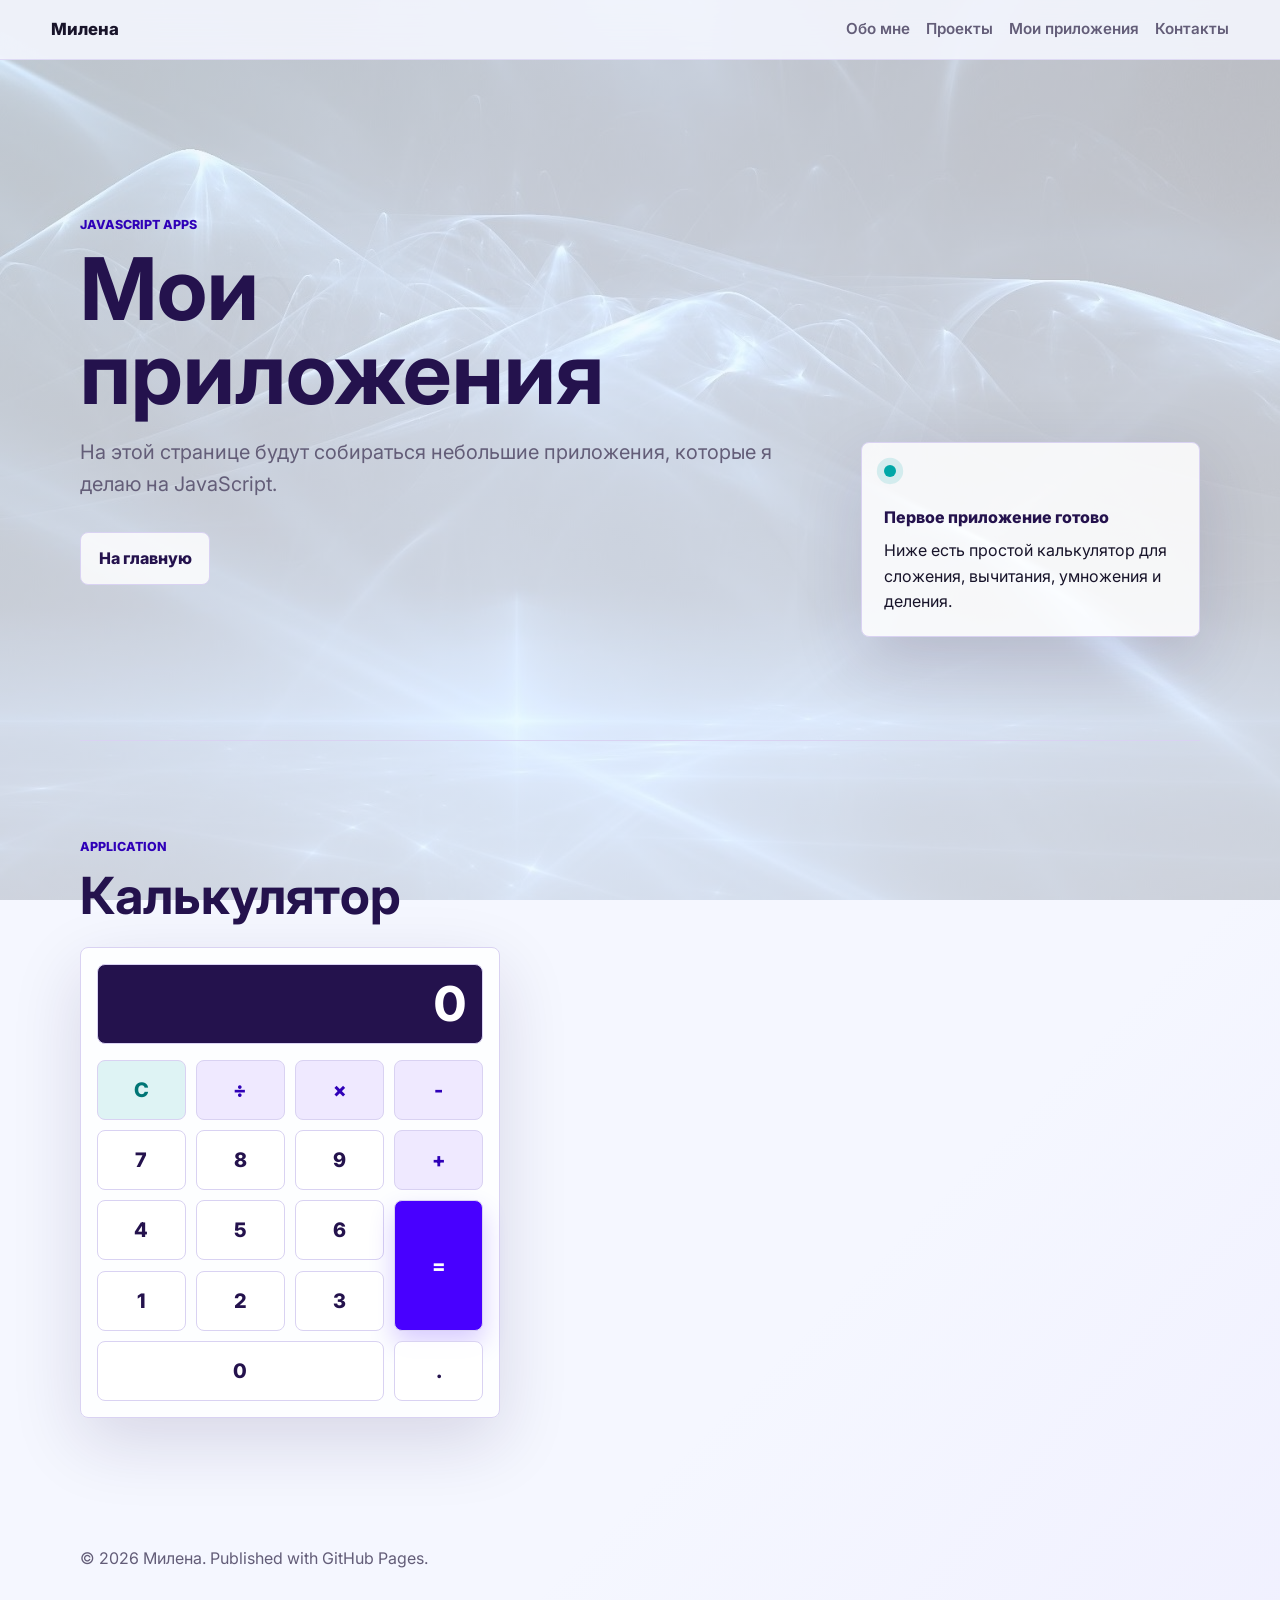
==== apps.html @ d7701b08 "добавили новую страницу для приложений и добавили работающий калькулятор" ====
<!doctype html>
<html lang="ru">
  <head>
    <meta charset="utf-8" />
    <meta name="viewport" content="width=device-width, initial-scale=1" />
    <meta
      name="description"
      content="JavaScript-приложения Милены: калькулятор и будущие проекты."
    />
    <title>Мои приложения | Милена</title>
    <link rel="preconnect" href="https://fonts.googleapis.com" />
    <link rel="preconnect" href="https://fonts.gstatic.com" crossorigin />
    <link
      href="https://fonts.googleapis.com/css2?family=Inter:wght@400;600;700;800&display=swap"
      rel="stylesheet"
    />
    <link rel="stylesheet" href="styles.css" />
  </head>
  <body>
    <header class="site-header">
      <a class="brand" href="index.html" aria-label="Главная страница Милены">Милена</a>
      <nav class="nav" aria-label="Навигация по сайту">
        <a href="index.html#about">Обо мне</a>
        <a href="index.html#projects">Проекты</a>
        <a href="apps.html">Мои приложения</a>
        <a href="index.html#contact">Контакты</a>
      </nav>
    </header>

    <main>
      <section class="hero apps-hero">
        <div class="hero-content">
          <p class="eyebrow">JavaScript apps</p>
          <h1>Мои приложения</h1>
          <p class="hero-text">
            На этой странице будут собираться небольшие приложения, которые я
            делаю на JavaScript.
          </p>
          <div class="actions">
            <a class="button secondary" href="index.html">На главную</a>
          </div>
        </div>
        <div class="hero-panel" aria-label="Информация о приложениях">
          <span class="status-dot"></span>
          <p class="panel-title">Первое приложение готово</p>
          <p>
            Ниже есть простой калькулятор для сложения, вычитания, умножения и
            деления.
          </p>
        </div>
      </section>

      <section class="section" id="calculator">
        <div class="section-heading">
          <p class="eyebrow">Application</p>
          <h2>Калькулятор</h2>
        </div>

        <article class="calculator card" aria-label="Калькулятор">
          <output class="calculator-display" id="calculator-display" aria-live="polite">0</output>
          <div class="calculator-keys">
            <button class="calculator-key clear" type="button" data-action="clear">C</button>
            <button class="calculator-key operator" type="button" data-operator="÷">÷</button>
            <button class="calculator-key operator" type="button" data-operator="×">×</button>
            <button class="calculator-key operator" type="button" data-operator="-">-</button>

            <button class="calculator-key" type="button" data-number="7">7</button>
            <button class="calculator-key" type="button" data-number="8">8</button>
            <button class="calculator-key" type="button" data-number="9">9</button>
            <button class="calculator-key operator" type="button" data-operator="+">+</button>

            <button class="calculator-key" type="button" data-number="4">4</button>
            <button class="calculator-key" type="button" data-number="5">5</button>
            <button class="calculator-key" type="button" data-number="6">6</button>
            <button class="calculator-key equals" type="button" data-action="equals">=</button>

            <button class="calculator-key" type="button" data-number="1">1</button>
            <button class="calculator-key" type="button" data-number="2">2</button>
            <button class="calculator-key" type="button" data-number="3">3</button>

            <button class="calculator-key zero" type="button" data-number="0">0</button>
            <button class="calculator-key" type="button" data-action="decimal">.</button>
          </div>
        </article>
      </section>
    </main>

    <footer class="footer">
      <p>© <span id="year"></span> Милена. Published with GitHub Pages.</p>
    </footer>

    <script src="script.js"></script>
    <script src="calculator.js"></script>
  </body>
</html>
---- styles.css ----
:root {
  color-scheme: light;
  --bg: #f5f7ff;
  --text: #18142a;
  --muted: #635d78;
  --line: #d9d2f2;
  --panel: #ffffff;
  --accent: rgb(72 0 255);
  --accent-dark: #2f00b8;
  --accent-soft: #efe9ff;
  --fresh: #00a7a7;
  --ink: #24124d;
  --shadow: 0 24px 70px rgb(36 18 77 / 0.14);
}

* {
  box-sizing: border-box;
}

html {
  scroll-behavior: smooth;
}

body {
  margin: 0;
  background:
    linear-gradient(rgb(245 247 255 / 0.76), rgb(245 247 255 / 0.86)),
    linear-gradient(135deg, rgb(0 167 167 / 0.12), transparent 32rem),
    linear-gradient(315deg, rgb(72 0 255 / 0.18), transparent 34rem),
    url("assets/images/bg.png") center / cover fixed,
    var(--bg);
  color: var(--text);
  font-family: Inter, system-ui, -apple-system, BlinkMacSystemFont, "Segoe UI",
    sans-serif;
  line-height: 1.6;
}

a {
  color: inherit;
}

.site-header {
  position: sticky;
  top: 0;
  z-index: 10;
  display: flex;
  align-items: center;
  justify-content: space-between;
  gap: 1rem;
  padding: 1rem clamp(1rem, 4vw, 4rem);
  border-bottom: 1px solid rgb(217 210 242 / 0.75);
  background: rgb(245 247 255 / 0.88);
  backdrop-filter: blur(16px);
}

.brand {
  font-size: 1.05rem;
  font-weight: 800;
  text-decoration: none;
}

.nav {
  display: flex;
  flex-wrap: wrap;
  justify-content: flex-end;
  gap: 0.35rem 1rem;
  color: var(--muted);
  font-size: 0.95rem;
  font-weight: 600;
}

.nav a {
  text-decoration: none;
}

.nav a:hover {
  color: var(--accent-dark);
}

main {
  width: min(1120px, calc(100% - 2rem));
  margin: 0 auto;
}

.hero {
  display: grid;
  grid-template-columns: minmax(0, 1.35fr) minmax(280px, 0.65fr);
  gap: clamp(2rem, 6vw, 5rem);
  align-items: center;
  min-height: calc(100vh - 5rem);
  padding: clamp(3rem, 8vw, 7rem) 0;
}

.apps-hero {
  min-height: min(680px, calc(100vh - 5rem));
}

.hero-content {
  max-width: 760px;
}

.eyebrow,
.card-kicker {
  margin: 0 0 0.75rem;
  color: var(--accent-dark);
  font-size: 0.78rem;
  font-weight: 800;
  letter-spacing: 0;
  text-transform: uppercase;
}

h1,
h2,
h3,
p {
  margin-top: 0;
}

h1 {
  max-width: 820px;
  margin-bottom: 1.25rem;
  color: var(--ink);
  font-size: clamp(2.55rem, 8vw, 5.4rem);
  line-height: 0.98;
  letter-spacing: 0;
}

h2 {
  margin-bottom: 0.75rem;
  color: var(--ink);
  font-size: clamp(2rem, 5vw, 3.2rem);
  line-height: 1.05;
  letter-spacing: 0;
}

h3 {
  margin-bottom: 0.5rem;
  color: var(--ink);
  font-size: 1.2rem;
  line-height: 1.2;
}

.hero-text,
.wide-text {
  max-width: 700px;
  color: var(--muted);
  font-size: clamp(1.05rem, 2vw, 1.25rem);
}

.actions {
  display: flex;
  flex-wrap: wrap;
  gap: 0.85rem;
  margin-top: 2rem;
}

.button {
  display: inline-flex;
  align-items: center;
  justify-content: center;
  min-height: 3rem;
  padding: 0.8rem 1.1rem;
  border: 1px solid var(--line);
  border-radius: 8px;
  font-weight: 800;
  text-decoration: none;
  transition:
    transform 160ms ease,
    box-shadow 160ms ease,
    background 160ms ease;
}

.button:hover {
  transform: translateY(-2px);
}

.button.primary {
  border-color: var(--accent);
  background: var(--accent);
  color: white;
  box-shadow: 0 14px 32px rgb(72 0 255 / 0.24);
}

.button.primary:hover {
  background: var(--accent-dark);
}

.button.secondary {
  background: rgb(255 255 255 / 0.82);
  color: var(--ink);
}

.hero-panel,
.card,
.contact {
  border: 1px solid var(--line);
  border-radius: 8px;
  background: rgb(255 255 255 / 0.84);
  box-shadow: var(--shadow);
}

.hero-panel {
  align-self: end;
  padding: 1.35rem;
}

.status-dot {
  display: inline-block;
  width: 0.75rem;
  height: 0.75rem;
  margin-bottom: 1.25rem;
  border-radius: 50%;
  background: var(--fresh);
  box-shadow: 0 0 0 0.45rem rgb(0 167 167 / 0.14);
}

.panel-title {
  margin-bottom: 0.5rem;
  color: var(--ink);
  font-weight: 800;
}

.section {
  padding: clamp(3rem, 8vw, 6rem) 0;
  border-top: 1px solid var(--line);
}

.section-heading {
  max-width: 680px;
  margin-bottom: 1.5rem;
}

.grid {
  display: grid;
  grid-template-columns: repeat(3, minmax(0, 1fr));
  gap: 1rem;
}

.card {
  min-height: 14rem;
  padding: 1.25rem;
}

.apps-preview .actions {
  margin-top: 1.5rem;
}

.calculator {
  width: min(100%, 420px);
  min-height: 0;
  padding: 1rem;
}

.calculator-display {
  display: flex;
  align-items: center;
  justify-content: flex-end;
  width: 100%;
  min-height: 5rem;
  margin-bottom: 1rem;
  overflow: hidden;
  padding: 0.85rem 1rem;
  border: 1px solid var(--line);
  border-radius: 8px;
  background: var(--ink);
  color: white;
  font-size: clamp(2rem, 8vw, 3rem);
  font-weight: 800;
  line-height: 1;
  text-align: right;
}

.calculator-keys {
  display: grid;
  grid-template-columns: repeat(4, minmax(0, 1fr));
  gap: 0.65rem;
}

.calculator-key {
  display: inline-flex;
  align-items: center;
  justify-content: center;
  min-height: 3.75rem;
  border: 1px solid var(--line);
  border-radius: 8px;
  background: rgb(255 255 255 / 0.92);
  color: var(--ink);
  cursor: pointer;
  font: inherit;
  font-size: 1.25rem;
  font-weight: 800;
  transition:
    transform 160ms ease,
    background 160ms ease,
    box-shadow 160ms ease;
}

.calculator-key:hover {
  background: var(--accent-soft);
  transform: translateY(-1px);
}

.calculator-key:focus-visible {
  outline: 3px solid rgb(0 167 167 / 0.35);
  outline-offset: 2px;
}

.calculator-key.operator {
  background: var(--accent-soft);
  color: var(--accent-dark);
}

.calculator-key.clear {
  background: rgb(0 167 167 / 0.12);
  color: #007575;
}

.calculator-key.equals {
  grid-row: span 2;
  background: var(--accent);
  color: white;
  box-shadow: 0 12px 26px rgb(72 0 255 / 0.2);
}

.calculator-key.zero {
  grid-column: span 3;
}

.card p:last-child,
.hero-panel p:last-child,
.contact p:last-child,
.footer p {
  margin-bottom: 0;
}

.skills-list {
  display: flex;
  flex-wrap: wrap;
  gap: 0.75rem;
  padding: 0;
  margin: 0;
  list-style: none;
}

.skills-list li {
  padding: 0.7rem 0.95rem;
  border: 1px solid var(--line);
  border-radius: 8px;
  background: var(--accent-soft);
  color: var(--ink);
  font-weight: 800;
}

.contact {
  display: flex;
  align-items: center;
  justify-content: space-between;
  gap: 1.5rem;
  margin: clamp(2rem, 6vw, 4rem) 0;
  padding: clamp(1.25rem, 4vw, 2rem);
}

.contact p {
  max-width: 620px;
  color: var(--muted);
}

.footer {
  width: min(1120px, calc(100% - 2rem));
  margin: 0 auto;
  padding: 2rem 0 3rem;
  color: var(--muted);
}

@media (max-width: 820px) {
  .site-header {
    align-items: flex-start;
    flex-direction: column;
  }

  .nav {
    justify-content: flex-start;
  }

  .hero {
    grid-template-columns: 1fr;
    min-height: auto;
  }

  .grid {
    grid-template-columns: 1fr;
  }

  .contact {
    align-items: flex-start;
    flex-direction: column;
  }
}

@media (max-width: 480px) {
  main,
  .footer {
    width: min(100% - 1.25rem, 1120px);
  }

  .button {
    width: 100%;
  }
}
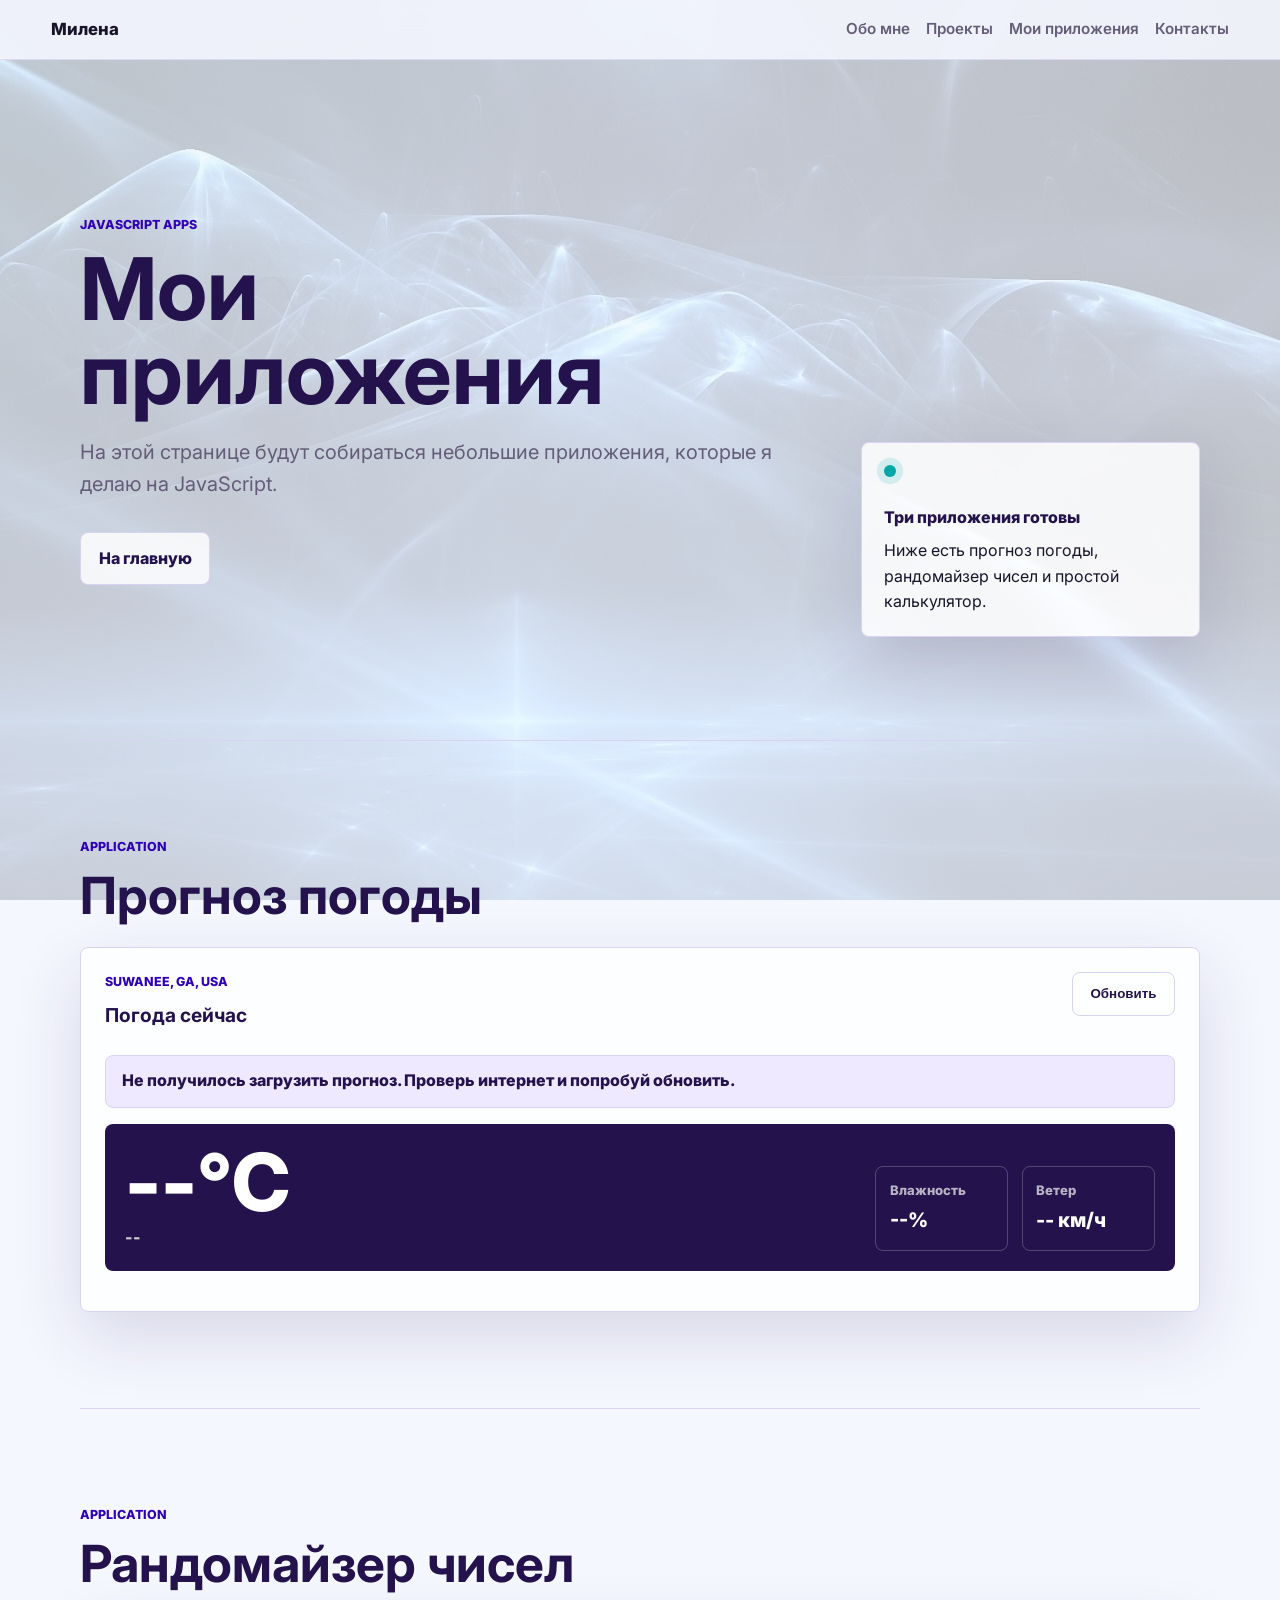
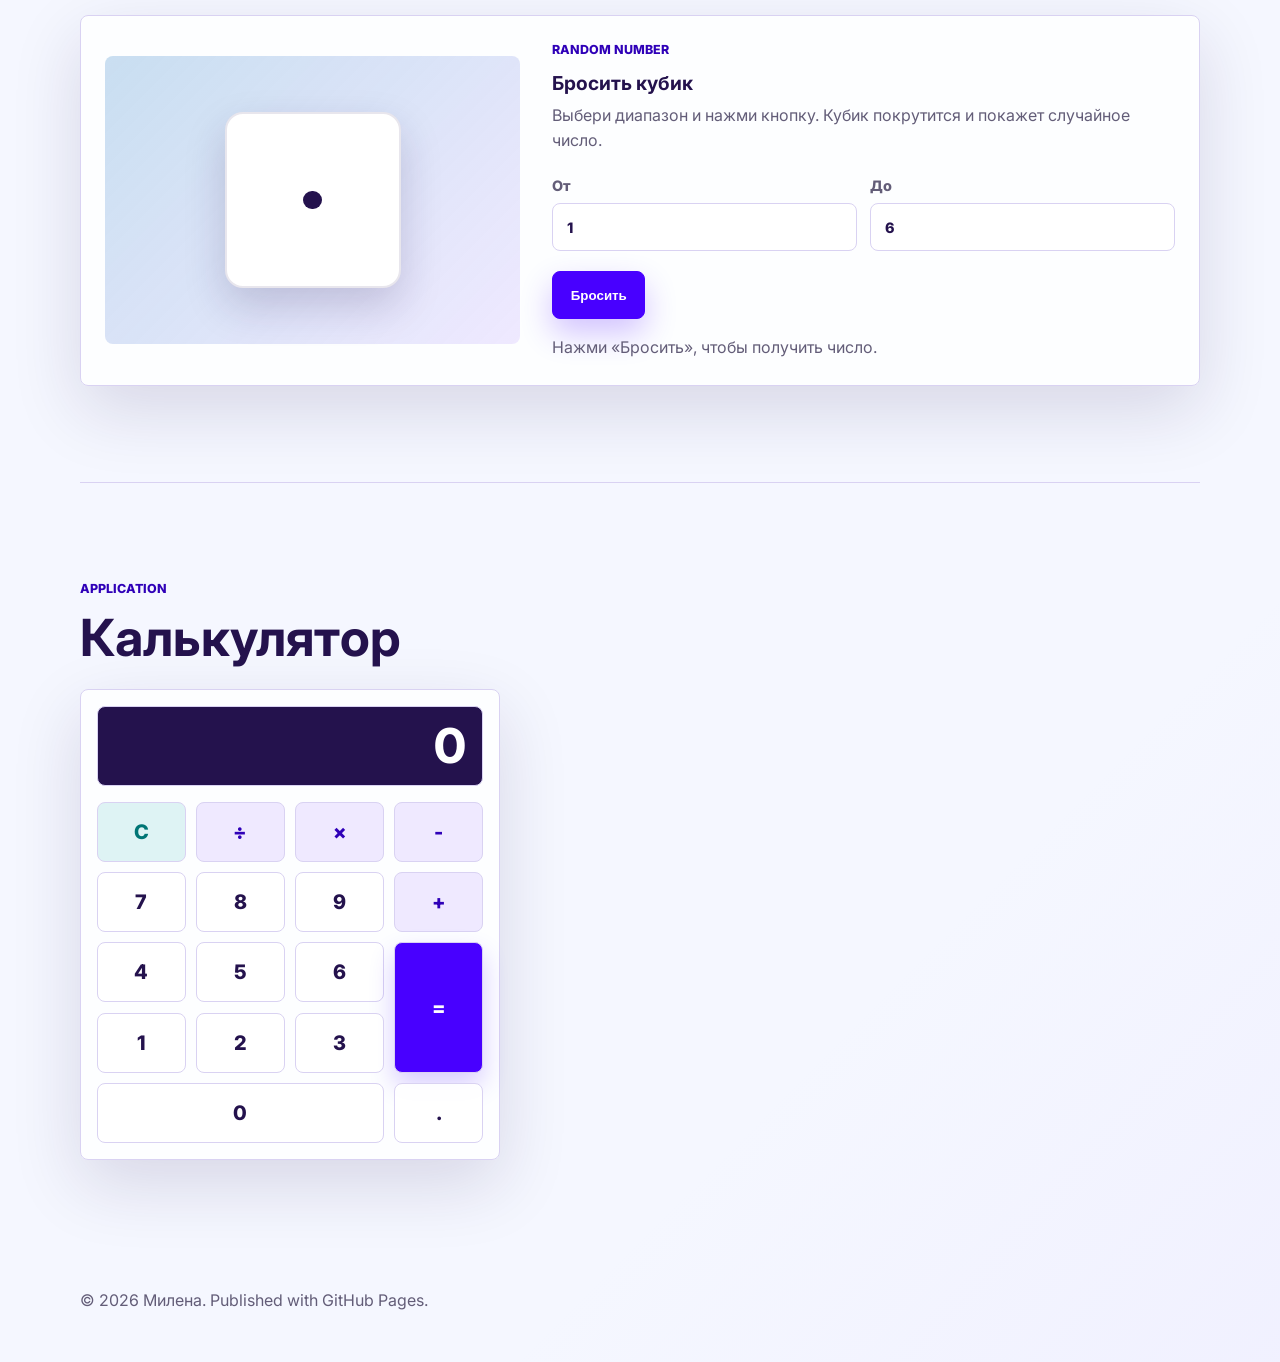
==== commit dff22368: "на свою новую страницу я включила приложения такие как:рандомайзер и прогноз погоды." ====
--- a/apps.html
+++ b/apps.html
@@ -14,6 +14,7 @@
       href="https://fonts.googleapis.com/css2?family=Inter:wght@400;600;700;800&display=swap"
       rel="stylesheet"
     />
+    <link rel="icon" href="data:," />
     <link rel="stylesheet" href="styles.css" />
   </head>
   <body>
@@ -42,12 +43,104 @@
         </div>
         <div class="hero-panel" aria-label="Информация о приложениях">
           <span class="status-dot"></span>
-          <p class="panel-title">Первое приложение готово</p>
+          <p class="panel-title">Три приложения готовы</p>
           <p>
-            Ниже есть простой калькулятор для сложения, вычитания, умножения и
-            деления.
+            Ниже есть прогноз погоды, рандомайзер чисел и простой
+            калькулятор.
           </p>
         </div>
+      </section>
+
+      <section class="section" id="weather">
+        <div class="section-heading">
+          <p class="eyebrow">Application</p>
+          <h2>Прогноз погоды</h2>
+        </div>
+
+        <article class="weather-app card" aria-label="Прогноз погоды в Suwanee, Georgia">
+          <div class="weather-topline">
+            <div>
+              <p class="card-kicker">Suwanee, GA, USA</p>
+              <h3>Погода сейчас</h3>
+            </div>
+            <button class="button secondary weather-refresh" type="button" id="weather-refresh">
+              Обновить
+            </button>
+          </div>
+
+          <div class="weather-status" id="weather-status" role="status">
+            Загружаю прогноз...
+          </div>
+
+          <div class="weather-current" id="weather-current" hidden>
+            <div>
+              <p class="weather-temperature" id="weather-temperature">--°C</p>
+              <p class="weather-condition" id="weather-condition">--</p>
+            </div>
+            <dl class="weather-details">
+              <div>
+                <dt>Влажность</dt>
+                <dd id="weather-humidity">--%</dd>
+              </div>
+              <div>
+                <dt>Ветер</dt>
+                <dd id="weather-wind">-- км/ч</dd>
+              </div>
+            </dl>
+          </div>
+
+          <div class="weather-forecast" id="weather-forecast" hidden></div>
+        </article>
+      </section>
+
+      <section class="section" id="dice-randomizer">
+        <div class="section-heading">
+          <p class="eyebrow">Application</p>
+          <h2>Рандомайзер чисел</h2>
+        </div>
+
+        <article class="dice-app card" aria-label="Рандомайзер чисел с кубиком">
+          <div class="dice-layout">
+            <div class="dice-stage">
+              <div class="dice" id="dice" aria-hidden="true">
+                <span></span>
+                <span></span>
+                <span></span>
+                <span></span>
+                <span></span>
+                <span></span>
+              </div>
+            </div>
+
+            <div class="dice-controls">
+              <p class="card-kicker">Random number</p>
+              <h3>Бросить кубик</h3>
+              <p class="dice-description">
+                Выбери диапазон и нажми кнопку. Кубик покрутится и покажет
+                случайное число.
+              </p>
+
+              <div class="dice-inputs">
+                <label>
+                  От
+                  <input id="dice-min" type="number" value="1" />
+                </label>
+                <label>
+                  До
+                  <input id="dice-max" type="number" value="6" />
+                </label>
+              </div>
+
+              <button class="button primary dice-roll" type="button" id="dice-roll">
+                Бросить
+              </button>
+
+              <p class="dice-result" id="dice-result" role="status">
+                Нажми «Бросить», чтобы получить число.
+              </p>
+            </div>
+          </div>
+        </article>
       </section>
 
       <section class="section" id="calculator">
@@ -90,6 +183,8 @@
     </footer>
 
     <script src="script.js"></script>
+    <script src="weather.js"></script>
+    <script src="dice.js"></script>
     <script src="calculator.js"></script>
   </body>
 </html>
--- a/styles.css
+++ b/styles.css
@@ -245,6 +245,274 @@
   margin-top: 1.5rem;
 }
 
+.weather-app {
+  min-height: 0;
+  padding: clamp(1rem, 3vw, 1.5rem);
+}
+
+.weather-topline {
+  display: flex;
+  align-items: flex-start;
+  justify-content: space-between;
+  gap: 1rem;
+  margin-bottom: 1.25rem;
+}
+
+.weather-refresh {
+  min-height: 2.75rem;
+  white-space: nowrap;
+}
+
+.weather-status {
+  padding: 0.8rem 1rem;
+  border: 1px solid var(--line);
+  border-radius: 8px;
+  background: var(--accent-soft);
+  color: var(--ink);
+  font-weight: 800;
+}
+
+.weather-current {
+  display: flex;
+  align-items: flex-end;
+  justify-content: space-between;
+  gap: 1.5rem;
+  margin-top: 1rem;
+  padding: 1.25rem;
+  border-radius: 8px;
+  background: var(--ink);
+  color: white;
+}
+
+.weather-temperature {
+  margin-bottom: 0.35rem;
+  font-size: clamp(3rem, 10vw, 5rem);
+  font-weight: 800;
+  line-height: 0.95;
+}
+
+.weather-condition {
+  margin-bottom: 0;
+  color: rgb(255 255 255 / 0.78);
+  font-weight: 800;
+}
+
+.weather-details {
+  display: grid;
+  grid-template-columns: repeat(2, minmax(0, 1fr));
+  gap: 0.85rem;
+  min-width: min(100%, 280px);
+  margin: 0;
+}
+
+.weather-details div {
+  padding: 0.85rem;
+  border: 1px solid rgb(255 255 255 / 0.22);
+  border-radius: 8px;
+}
+
+.weather-details dt {
+  color: rgb(255 255 255 / 0.68);
+  font-size: 0.82rem;
+  font-weight: 800;
+}
+
+.weather-details dd {
+  margin: 0.2rem 0 0;
+  font-size: 1.25rem;
+  font-weight: 800;
+}
+
+.weather-forecast {
+  display: grid;
+  grid-template-columns: repeat(5, minmax(0, 1fr));
+  gap: 0.75rem;
+  margin-top: 1rem;
+}
+
+.weather-day {
+  min-height: 9rem;
+  padding: 0.9rem;
+  border: 1px solid var(--line);
+  border-radius: 8px;
+  background: rgb(255 255 255 / 0.78);
+}
+
+.weather-day-name,
+.weather-day-temp {
+  color: var(--ink);
+  font-weight: 800;
+}
+
+.weather-day-condition,
+.weather-day-rain {
+  color: var(--muted);
+  font-size: 0.92rem;
+}
+
+.weather-day p {
+  margin-bottom: 0.35rem;
+}
+
+.dice-app {
+  min-height: 0;
+  padding: clamp(1rem, 3vw, 1.5rem);
+}
+
+.dice-layout {
+  display: grid;
+  grid-template-columns: minmax(220px, 0.8fr) minmax(0, 1.2fr);
+  gap: clamp(1.25rem, 4vw, 2rem);
+  align-items: center;
+}
+
+.dice-stage {
+  display: grid;
+  min-height: 18rem;
+  place-items: center;
+  border-radius: 8px;
+  background:
+    linear-gradient(135deg, rgb(0 167 167 / 0.16), transparent),
+    var(--accent-soft);
+}
+
+.dice {
+  position: relative;
+  display: grid;
+  grid-template-columns: repeat(3, 1fr);
+  grid-template-rows: repeat(3, 1fr);
+  width: min(11rem, 58vw);
+  aspect-ratio: 1;
+  padding: 1.25rem;
+  border: 2px solid rgb(36 18 77 / 0.1);
+  border-radius: 18px;
+  background: white;
+  box-shadow: 0 18px 42px rgb(36 18 77 / 0.18);
+}
+
+.dice.rolling {
+  animation: dice-toss 900ms ease-in-out;
+}
+
+.dice span {
+  width: 1.15rem;
+  height: 1.15rem;
+  place-self: center;
+  border-radius: 50%;
+  background: var(--ink);
+  opacity: 0;
+}
+
+.dice[data-value="1"] span:nth-child(1),
+.dice[data-value="3"] span:nth-child(1),
+.dice[data-value="5"] span:nth-child(1) {
+  grid-column: 2;
+  grid-row: 2;
+  opacity: 1;
+}
+
+.dice[data-value="2"] span:nth-child(1),
+.dice[data-value="3"] span:nth-child(2),
+.dice[data-value="4"] span:nth-child(1),
+.dice[data-value="5"] span:nth-child(2),
+.dice[data-value="6"] span:nth-child(1) {
+  grid-column: 1;
+  grid-row: 1;
+  opacity: 1;
+}
+
+.dice[data-value="2"] span:nth-child(2),
+.dice[data-value="3"] span:nth-child(3),
+.dice[data-value="4"] span:nth-child(2),
+.dice[data-value="5"] span:nth-child(3),
+.dice[data-value="6"] span:nth-child(2) {
+  grid-column: 3;
+  grid-row: 3;
+  opacity: 1;
+}
+
+.dice[data-value="4"] span:nth-child(3),
+.dice[data-value="5"] span:nth-child(4),
+.dice[data-value="6"] span:nth-child(3) {
+  grid-column: 3;
+  grid-row: 1;
+  opacity: 1;
+}
+
+.dice[data-value="4"] span:nth-child(4),
+.dice[data-value="5"] span:nth-child(5),
+.dice[data-value="6"] span:nth-child(4) {
+  grid-column: 1;
+  grid-row: 3;
+  opacity: 1;
+}
+
+.dice[data-value="6"] span:nth-child(5) {
+  grid-column: 1;
+  grid-row: 2;
+  opacity: 1;
+}
+
+.dice[data-value="6"] span:nth-child(6) {
+  grid-column: 3;
+  grid-row: 2;
+  opacity: 1;
+}
+
+.dice-description,
+.dice-result {
+  color: var(--muted);
+}
+
+.dice-inputs {
+  display: grid;
+  grid-template-columns: repeat(2, minmax(0, 1fr));
+  gap: 0.85rem;
+  margin: 1.25rem 0;
+}
+
+.dice-inputs label {
+  display: grid;
+  gap: 0.4rem;
+  color: var(--muted);
+  font-size: 0.9rem;
+  font-weight: 800;
+}
+
+.dice-inputs input {
+  width: 100%;
+  min-height: 3rem;
+  padding: 0.7rem 0.85rem;
+  border: 1px solid var(--line);
+  border-radius: 8px;
+  background: rgb(255 255 255 / 0.9);
+  color: var(--ink);
+  font: inherit;
+  font-weight: 800;
+}
+
+.dice-roll {
+  margin-bottom: 1rem;
+}
+
+@keyframes dice-toss {
+  0% {
+    transform: translateY(0) rotate(0deg) scale(1);
+  }
+
+  35% {
+    transform: translateY(-24px) rotate(145deg) scale(1.08);
+  }
+
+  70% {
+    transform: translateY(8px) rotate(285deg) scale(0.96);
+  }
+
+  100% {
+    transform: translateY(0) rotate(360deg) scale(1);
+  }
+}
+
 .calculator {
   width: min(100%, 420px);
   min-height: 0;
@@ -391,9 +659,18 @@
     grid-template-columns: 1fr;
   }
 
+  .weather-current,
   .contact {
     align-items: flex-start;
     flex-direction: column;
+  }
+
+  .weather-forecast {
+    grid-template-columns: repeat(2, minmax(0, 1fr));
+  }
+
+  .dice-layout {
+    grid-template-columns: 1fr;
   }
 }
 
@@ -406,4 +683,17 @@
   .button {
     width: 100%;
   }
-}
+
+  .weather-topline {
+    flex-direction: column;
+  }
+
+  .weather-details,
+  .weather-forecast {
+    grid-template-columns: 1fr;
+  }
+
+  .dice-inputs {
+    grid-template-columns: 1fr;
+  }
+}
